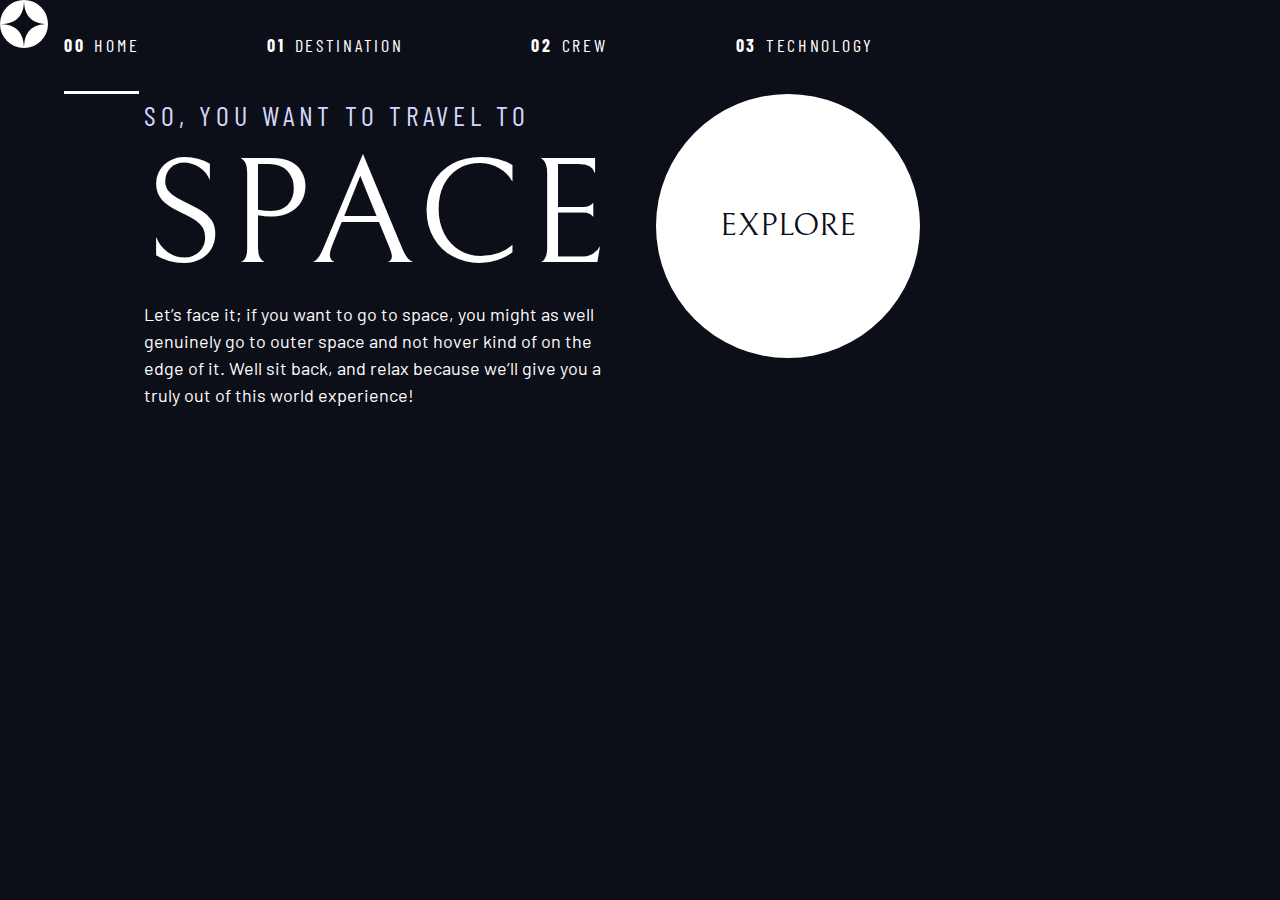
==== index.html @ 795c8baf "Add homepage" ====
<!DOCTYPE html>
<html lang="en">
  <head>
    <meta charset="UTF-8" />
    <meta name="viewport" content="width=device-width, initial-scale=1.0" />

    <link
      rel="icon"
      type="image/png"
      sizes="32x32"
      href="./assets/favicon-32x32.png"
    />
    <!-- Google fonts -->
    <link rel="preconnect" href="https://fonts.googleapis.com" />
    <link rel="preconnect" href="https://fonts.gstatic.com" crossorigin />
    <link
      href="https://fonts.googleapis.com/css2?family=Barlow+Condensed:wght@400;700&family=Bellefair&family=Barlow:wght@400;700&display=swap"
      rel="stylesheet"
    />

    <!-- Our custom CSS -->
    <link rel="stylesheet" href="index.css" />
    <title>Frontend Mentor | Space tourism website</title>
  </head>
  <body class="home">
    <header class="primary-header flex">
      <div>
        <img
          src="./assets/shared/logo.svg"
          alt="space tourism logo"
          class="logo"
        />
      </div>
      <nav>
        <ul class="primary-navigation underline-indicators flex">
          <li class="active">
            <a
              class="ff-sans-cond uppercase text-white letter-spacing-2"
              href="index.html"
              ><span>00</span>Home</a
            >
          </li>
          <li>
            <a
              class="ff-sans-cond uppercase text-white letter-spacing-2"
              href="destination.html"
              ><span>01</span>Destination</a
            >
          </li>
          <li>
            <a
              class="ff-sans-cond uppercase text-white letter-spacing-2"
              href="crew.html"
              ><span>02</span>Crew</a
            >
          </li>
          <li>
            <a
              class="ff-sans-cond uppercase text-white letter-spacing-2"
              href="technology.html"
              ><span>03</span>Technology</a
            >
          </li>
        </ul>
      </nav>
    </header>

    <div class="grid-container">
      <div>
        <h1 class="text-accent fs-500 ff-sans-cond uppercase letter-spacing-1">
          So, you want to travel to
          <span class="fs-900 ff-serif text-white">Space</span>
        </h1>
        <p>
          Let’s face it; if you want to go to space, you might as well genuinely
          go to outer space and not hover kind of on the edge of it. Well sit
          back, and relax because we’ll give you a truly out of this world
          experience!
        </p>
      </div>
      <div>
        <a
          href="#"
          class="large-button uppercase ff-serif fs-600 text-dark bg-white"
          >Explore</a
        >
      </div>
    </div>
  </body>
</html>
---- index.css ----
/* ---------- */
/* Custom Properties */ 
/* ---------- */

:root {
    /* colors */
    --clr-dark: 230 35% 7%;
    --clr-light: 231 77% 90%;
    --clr-white: 0 0% 100%;
    
    /* font-sizes */
    --fs-900: 9.375rem;
    --fs-800: 6.25rem;
    --fs-700: 3.5rem;
    --fs-600: 2rem;
    --fs-500: 1.75rem;
    --fs-400: 1.125rem;
    --fs-300: 1rem;
    --fs-200: 0.875rem;

    /* font-families */
    --ff-serif: "Bellefair", serif;
    --ff-sans-cond: "Barlow Condensed", sans-serif;
    --ff-sans-normal: "Barlow", sans-serif;
}

/* ---------- */
/* Reset      */ 
/* https://piccalil.li/blog/a-modern-css-reset/ */
/* ---------- */

/* Box sizing */
*, *::before, *::after {
    box-sizing: border-box;
}

/* Reset margins */
body, h1, h2, h3, h4, h5, p, figure, picture {
    margin: 0;
}

/* overwritten default bold */
h1, h2, h3, h4, h5, p {
    font-weight: 400;
}

/* Set core body defaults */
body {
  min-height: 100vh;
  text-rendering: optimizeSpeed;
  line-height: 1.5;
  font-family: var(--ff-sans-normal);
  font-size: var(--fs-400);
  background-color: hsl(var(--clr-dark));
  color: hsl(var(--clr-white));

  display: grid;
  grid-template-rows: min-content 1fr;
}

/* Make images easier to work with */
img,
picture {
    max-width: 100%;
    display: block;
}

/* Inherit fonts for inputs and buttons */
input,
button,
textarea,
select {
    font: inherit;
}

/* Remove all animations, transitions and smooth scroll for people that prefer not to see them (Accessibility) */
@media (prefers-reduced-motion: reduce) {
    *,
    *::before,
    *::after {
        animation-duration: 0.01ms !important;
        animation-iteration-count: 1 !important;
        transition-duration: 0.01ms !important;
        scroll-behavior: auto !important;
    }
}

/* ---------- */
/* Utility classes */ 
/* It is a class scoped to a single CSS property */
/* ---------- */

.flex {
    display: flex;
    gap: var(--gap, 1rem);
}

/* .flow > * + * { */
/* .flow > *:not(:first-child) { */
.flow > *:where(:not(:first-child)) {
    margin-top: var(--flow-space, 1rem);
}


.grid {
    display: grid;
    gap: var(--gap, 1rem);
}

.container {
    padding-inline: 2em;
    margin-inline: auto;
    max-width: 80rem;
}

.grid-container {
    display: grid;
}

@media (min-width: 45rem) {
    .grid-container {
        column-gap: var(--container-gap, 2rem);
        grid-template-columns: minmax(2rem, 1fr) repeat(2, minmax(0, 30rem)) minmax(2rem, 1fr);
    }
    
    .grid-container > *:first-child {
        grid-column: 2;
    }

    .grid-container > *:last-child {
        grid-column: 3;
    }
}

/* screen reader only */
.sr-only {
    position: absolute;
    width: 1px;
    height: 1px;
    padding: 0;
    margin: -1px;
    overflow: hidden;
    clip: rect(0,0,0,0);
    white-space: nowrap; /*added line*/
    border: 0;
}

/* colors */

.bg-dark { background-color: hsl( var(--clr-dark) );}
.bg-accent { background-color: hsl( var(--clr-light) );}
.bg-white { background-color: hsl( var(--clr-white) );}

.text-dark { color: hsl( var(--clr-dark) );}
.text-accent { color: hsl( var(--clr-light) );}
.text-white { color: hsl( var(--clr-white) );}

/* typography */

.ff-serif { font-family: var(--ff-serif); } 
.ff-sans-cond { font-family: var(--ff-sans-cond); } 
.ff-sans-normal { font-family: var(--ff-sans-normal); } 

.letter-spacing-1 { letter-spacing: 4.75px; } 
.letter-spacing-2 { letter-spacing: 2.7px; } 
.letter-spacing-3 { letter-spacing: 2.35px; } 

.uppercase { text-transform: uppercase; }

.fs-900 { font-size: var(--fs-900); }
.fs-800 { font-size: var(--fs-800); }
.fs-700 { font-size: var(--fs-700); }
.fs-600 { font-size: var(--fs-600); }
.fs-500 { font-size: var(--fs-500); }
.fs-400 { font-size: var(--fs-400); }
.fs-300 { font-size: var(--fs-300); }
.fs-200 { font-size: var(--fs-200); }


.fs-900,
.fs-800,
.fs-700,
.fs-600 {
    line-height: 1.1;
}

.numbered-title {
    font-family: var(--ff-sans-cond);
    font-size: var(--fs-500);
    text-transform: uppercase;
    letter-spacing: 4.72px; 
}

.numbered-title span {
    margin-right: .5em;
    font-weight: 700;
    color: hsl( var(--clr-white) / .25);
}

/* ---------- */
/* Components */
/* ---------- */

.large-button {
    position: relative;
    z-index:1;
    display: inline-grid; /* overwrite the inline block from the a tag*/
    place-items: center; /* align items and justify items shortcut using grid */
    padding:0 2em;
    aspect-ratio: 1;
    border-radius: 50%;
    text-decoration: none;
    margin-right: 8rem;
}

/* using the z-index in both elements creates a scope, not allowing it to go bellow an bg image, for example*/

.large-button::after {
    content: '';
    position: absolute;
    z-index: -1;
    width: 100%;
    height: 100%;
    background: hsl( var(--clr-white) / .15);
    border-radius: 50%;
    opacity: 0;
    transition: opacity 500ms linear, transform 750ms ease-in-out;
}

.large-button:hover::after,
.large-button:focus::after {
    opacity: 1;
    transform: scale(1.5); /* animations on transform do not cause re-flow on the page */
}

.primary-navigation {
    --gap: 8rem;
    --underline-gap: 2rem;
    list-style: none;
    padding: 0;
    margin: 0;
}

.primary-navigation a {
    text-decoration: none;
}

.primary-navigation a > span {
    font-weight: 700;
    margin-right: .5em;
}

.underline-indicators > * {
    cursor: pointer;
    padding: var(--underline-gap, 1rem) 0;
    border: 0;
    border-bottom: .2rem solid hsl( var(--clr-white) / 0 );
}

.underline-indicators > li:hover,
.underline-indicators > li:focus, 
.underline-indicators > button:hover, 
.underline-indicators > button:focus {
    border-color: hsl( var(--clr-white) / .5);
}
    

.underline-indicators > .active,
.underline-indicators > [aria-selected="true"] {
    color: hsl( var(--clr-white) / 1);
    border-color: hsl( var(--clr-white) / 1);
}

.tab-list {
    --gap: 2rem;
}

.dot-indicators > * {
    cursor: pointer;
    border: 0;
    border-radius: 50%;
    padding: .5em;
    background-color: hsl( var(--clr-white) / .25);
}

.dot-indicators > button:hover,
.dot-indicators > button:focus {
    background-color: hsl( var(--clr-white) / .5);
}

.dot-indicators > [aria-selected="true"] {
    background-color: hsl( var(--clr-white) / 1); 
}

.number-list {
    flex-direction: column;
    max-width: 2.5em;
}

.number-list > * {
    cursor: pointer;
    aspect-ratio: 1;
    padding: 0 1em;
    border-radius: 50%;
    background-color: hsl( var(--clr-dark) );
    border-color: hsl( var(--clr-white) / 0.2 );
    color: hsl( var(--clr-white) );
}

.number-list > button:hover,
.number-list > button:focus {
    border-color: hsl( var(--clr-white) );
}

.number-list > [aria-selected="true"] {
    background-color: hsl( var(--clr-white)); 
    color: hsl( var(--clr-dark) ); 
}
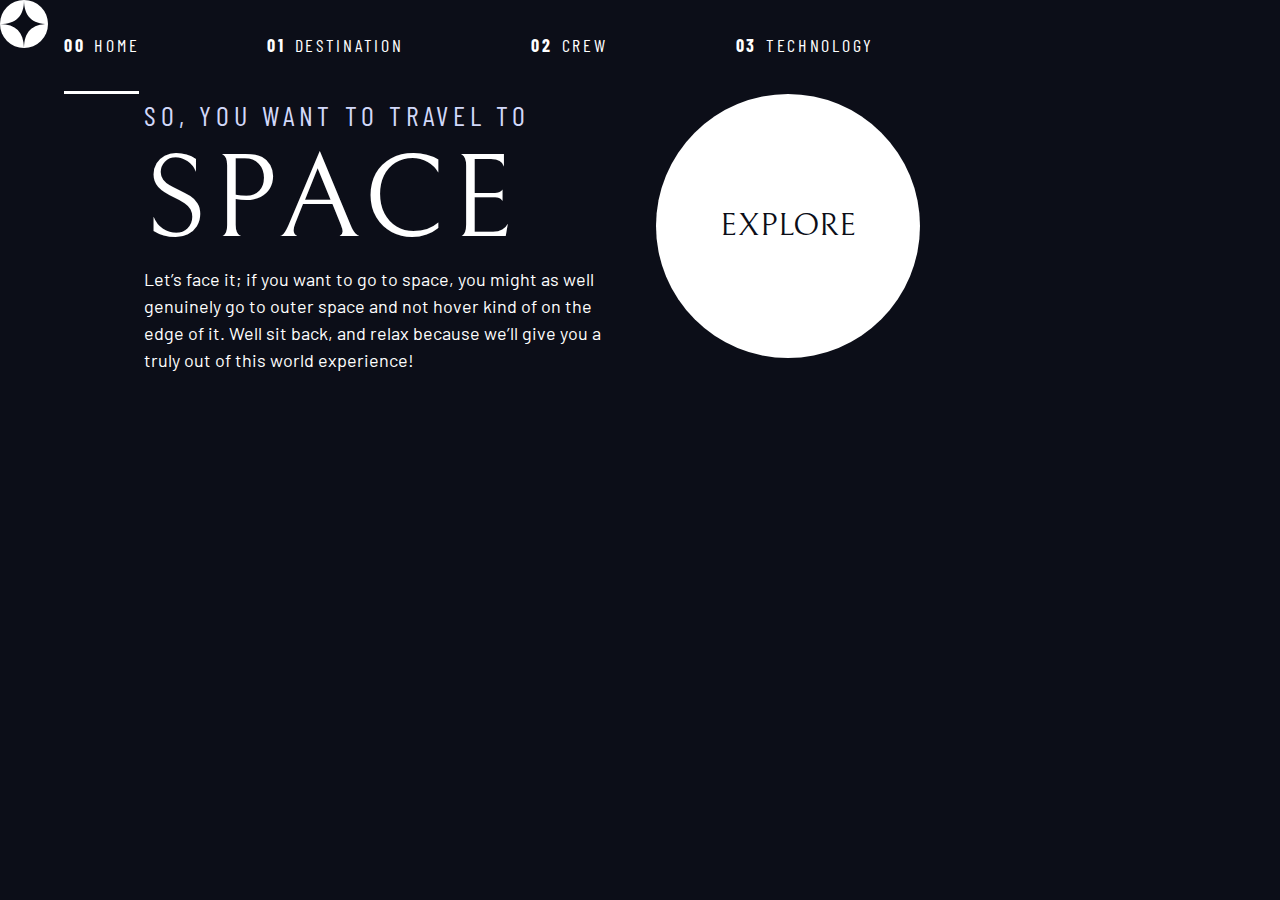
==== commit 01ed3f0f: "homepage style/responsiveness" ====
--- a/index.html
+++ b/index.html
@@ -69,7 +69,7 @@
       <div>
         <h1 class="text-accent fs-500 ff-sans-cond uppercase letter-spacing-1">
           So, you want to travel to
-          <span class="fs-900 ff-serif text-white">Space</span>
+          <span class="fs-900 ff-serif text-white d-block">Space</span>
         </h1>
         <p>
           Let’s face it; if you want to go to space, you might as well genuinely
--- a/index.css
+++ b/index.css
@@ -9,20 +9,40 @@
     --clr-white: 0 0% 100%;
     
     /* font-sizes */
-    --fs-900: 9.375rem;
-    --fs-800: 6.25rem;
-    --fs-700: 3.5rem;
-    --fs-600: 2rem;
+    --fs-900: clamp(5rem, 8vw + 1rem, 9.375rem);
+    --fs-800: 3.5rem;
+    --fs-700: 1.5rem;
+    --fs-600: 1rem;
     --fs-500: 1.75rem;
-    --fs-400: 1.125rem;
+    --fs-400: 0.9375rem;
     --fs-300: 1rem;
     --fs-200: 0.875rem;
-
+    
     /* font-families */
     --ff-serif: "Bellefair", serif;
     --ff-sans-cond: "Barlow Condensed", sans-serif;
     --ff-sans-normal: "Barlow", sans-serif;
 }
+
+@media (min-width: 35em) {
+    :root {
+        --fs-800: 5rem;
+        --fs-700: 2.5rem;
+        --fs-600: 1.5rem;
+        --fs-400: 1rem;
+    }
+}
+
+@media (min-width: 45em) {
+    :root {
+        /* font-sizes */
+        --fs-800: 6.25rem;
+        --fs-700: 3.5rem;
+        --fs-600: 2rem;
+        --fs-400: 1.125rem;
+    }
+}
+
 
 /* ---------- */
 /* Reset      */ 
@@ -105,6 +125,11 @@
 .grid {
     display: grid;
     gap: var(--gap, 1rem);
+}
+
+
+.d-block {
+    display: block;
 }
 
 .container {
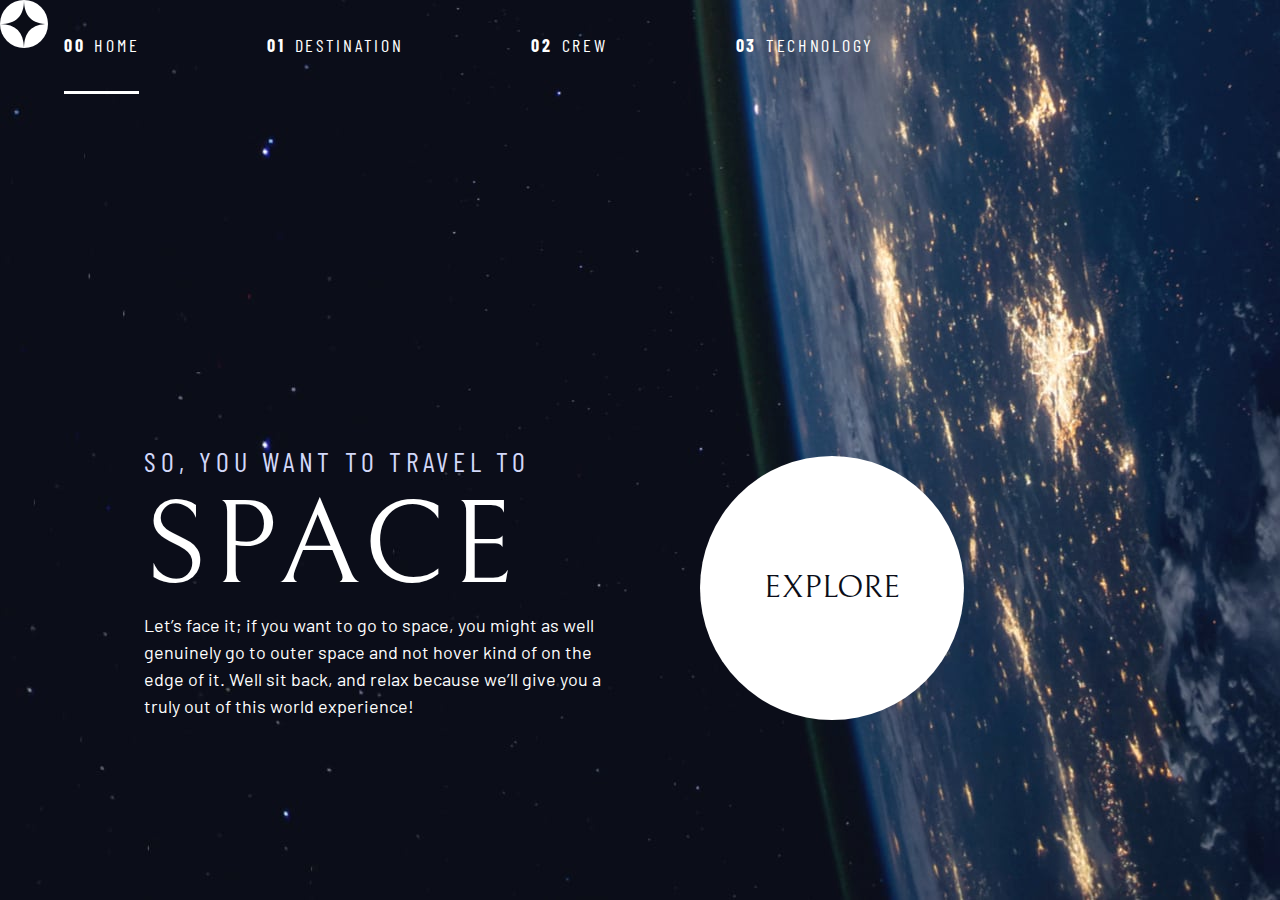
==== commit f3e164c3: "homepage style/responsiveness" ====
--- a/index.html
+++ b/index.html
@@ -65,12 +65,13 @@
       </nav>
     </header>
 
-    <div class="grid-container">
+    <div class="grid-container grid-container--home">
       <div>
         <h1 class="text-accent fs-500 ff-sans-cond uppercase letter-spacing-1">
           So, you want to travel to
-          <span class="fs-900 ff-serif text-white d-block">Space</span>
+          <span class="d-block fs-900 ff-serif text-white">Space</span>
         </h1>
+
         <p>
           Let’s face it; if you want to go to space, you might as well genuinely
           go to outer space and not hover kind of on the edge of it. Well sit
@@ -79,9 +80,7 @@
         </p>
       </div>
       <div>
-        <a
-          href="#"
-          class="large-button uppercase ff-serif fs-600 text-dark bg-white"
+        <a href="#" class="large-button uppercase ff-serif text-dark bg-white"
           >Explore</a
         >
       </div>
--- a/index.css
+++ b/index.css
@@ -136,16 +136,24 @@
     padding-inline: 2em;
     margin-inline: auto;
     max-width: 80rem;
+    padding-inline: 1rem;
 }
 
 .grid-container {
+    text-align: center;
     display: grid;
-}
-
-@media (min-width: 45rem) {
+    place-items: center;
+}
+
+.grid-container * {
+    max-width: 50ch
+}
+
+@media (min-width: 45em) {
     .grid-container {
+        text-align: left;
         column-gap: var(--container-gap, 2rem);
-        grid-template-columns: minmax(2rem, 1fr) repeat(2, minmax(0, 30rem)) minmax(2rem, 1fr);
+        grid-template-columns: minmax(1rem, 1fr) repeat(2, minmax(0, 30rem)) minmax(1rem, 1fr);
     }
     
     .grid-container > *:first-child {
@@ -155,7 +163,13 @@
     .grid-container > *:last-child {
         grid-column: 3;
     }
-}
+
+    .grid-container--home {
+        padding-bottom: max(6rem, 20vh);
+        align-items: end;
+    }
+}
+
 
 /* screen reader only */
 .sr-only {
@@ -227,6 +241,7 @@
 /* ---------- */
 
 .large-button {
+    font-size: 2rem;
     position: relative;
     z-index:1;
     display: inline-grid; /* overwrite the inline block from the a tag*/
@@ -340,4 +355,30 @@
 .number-list > [aria-selected="true"] {
     background-color: hsl( var(--clr-white)); 
     color: hsl( var(--clr-dark) ); 
+}
+
+
+/* ----------------------------- */
+/* Page specific background      */
+/* ----------------------------- */
+body {
+    background-size: cover;
+    background-position: bottom center;
+}
+/* home */
+.home {
+    background-image: url(./assets/home/background-home-mobile.jpg);
+}
+
+@media (min-width: 35rem) {
+    .home {
+        background-position: center center;
+        background-image: url(./assets/home/background-home-tablet.jpg);
+    }
+}
+
+@media (min-width: 45rem) {
+    .home {
+        background-image: url(./assets/home/background-home-desktop.jpg);
+    }
 }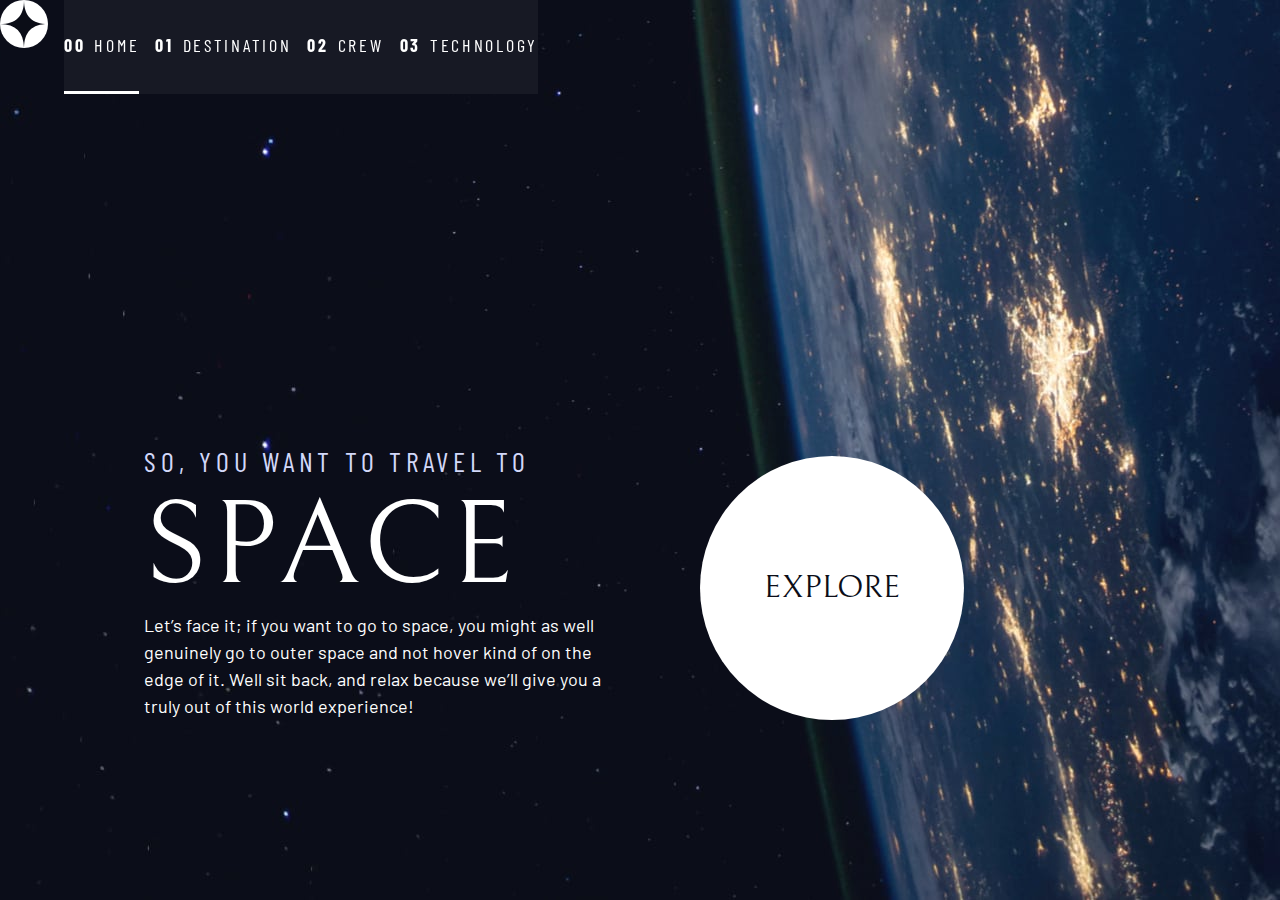
==== commit 1caeeb1b: "navigation  style/responsiveness" ====
--- a/index.html
+++ b/index.html
@@ -31,8 +31,14 @@
           class="logo"
         />
       </div>
+      <button class="mobile-nav-toggle" aria-controls="primary-navigation">
+        <span class="sr-only" aria-expanded="false">Menu</span>
+      </button>
       <nav>
-        <ul class="primary-navigation underline-indicators flex">
+        <ul
+          id="primary-navigation"
+          class="primary-navigation underline-indicators flex"
+        >
           <li class="active">
             <a
               class="ff-sans-cond uppercase text-white letter-spacing-2"
--- a/index.css
+++ b/index.css
@@ -76,6 +76,8 @@
 
   display: grid;
   grid-template-rows: min-content 1fr;
+
+  overflow-x: hidden;
 }
 
 /* Make images easier to work with */
@@ -274,11 +276,54 @@
 }
 
 .primary-navigation {
-    --gap: 8rem;
     --underline-gap: 2rem;
     list-style: none;
     padding: 0;
     margin: 0;
+    background: hsl( var(--clr-dark) / 0.95);
+}
+
+@supports (backdrop-filter: blur(1rem)) {
+    .primary-navigation {
+        background: hsl( var(--clr-white) / 0.05);
+        backdrop-filter: blur(1.5rem);
+    }
+}
+
+.mobile-nav-toggle {
+    display: none;
+}
+
+@media (max-width: 35rem) {
+    .primary-navigation {
+        --underline-gap: .5rem;
+        position: fixed;
+        z-index: 1000;
+        inset: 0 0 0 30%;
+        list-style: none;
+        padding: min(20rem, 15vh) 2rem;
+        margin: 0;
+        flex-direction: column;
+        transform: translateX(100%)
+    }
+
+    .mobile-nav-toggle {
+        display: block;
+        position: absolute;
+        z-index: 2000;
+        right: 1rem;
+        top: 2rem;
+        background: transparent;
+        border: 0;
+        background-image: url(./assets/shared/icon-hamburger.svg);
+        background-repeat: no-repeat;
+        width: 1.5rem;
+        aspect-ratio: 1;
+    }
+
+    .primary-navigation.underline-indicators > * {
+        border: 0;
+     }
 }
 
 .primary-navigation a {
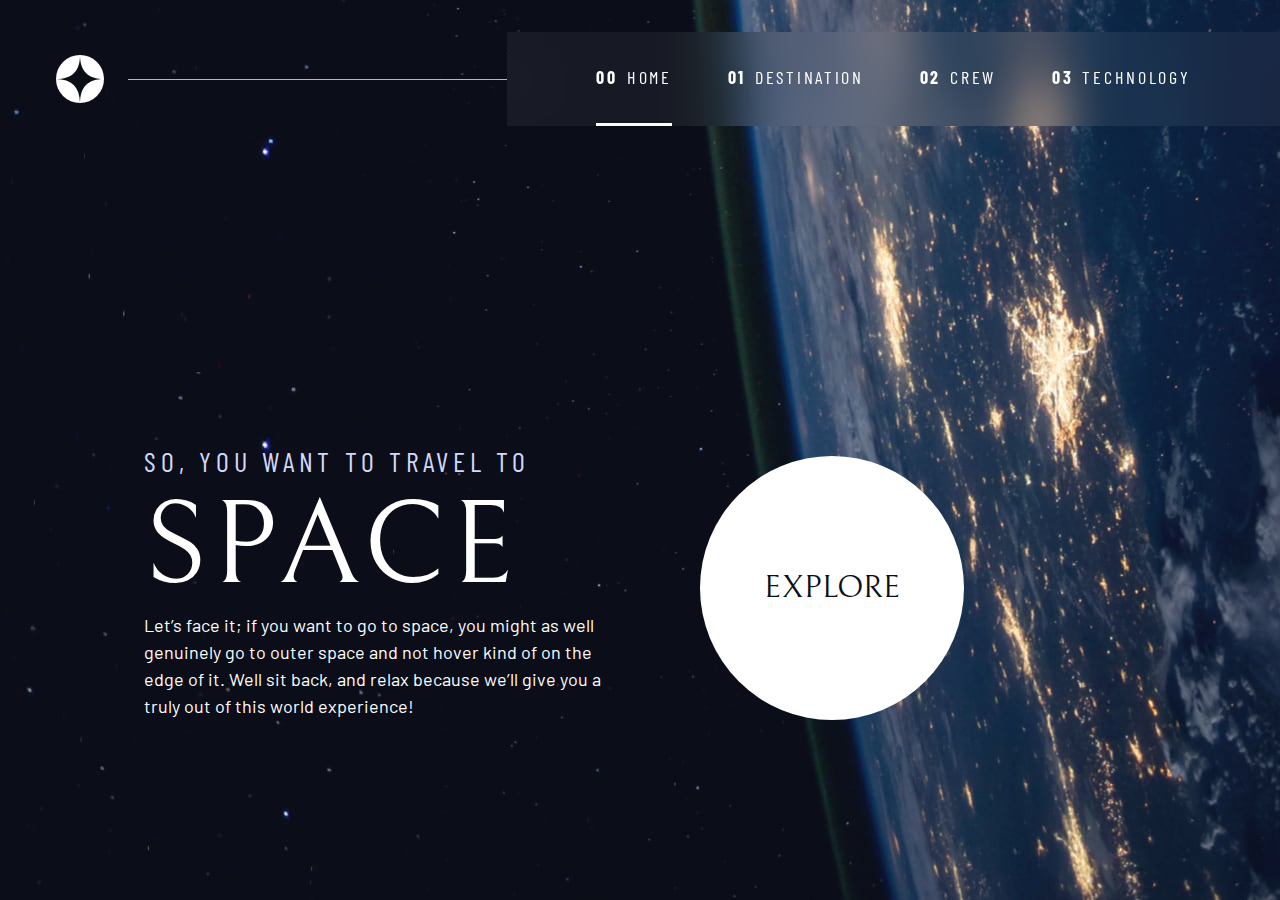
==== commit 6b5d57a9: "Navigation accessibility" ====
--- a/index.html
+++ b/index.html
@@ -21,8 +21,11 @@
     <!-- Our custom CSS -->
     <link rel="stylesheet" href="index.css" />
     <title>Frontend Mentor | Space tourism website</title>
+
+    <script src="index.js" defer></script>
   </head>
   <body class="home">
+    <a class="skip-to-content" href="#main">Skip to content</a>
     <header class="primary-header flex">
       <div>
         <img
@@ -37,41 +40,42 @@
       <nav>
         <ul
           id="primary-navigation"
+          data-visible="false"
           class="primary-navigation underline-indicators flex"
         >
           <li class="active">
             <a
               class="ff-sans-cond uppercase text-white letter-spacing-2"
               href="index.html"
-              ><span>00</span>Home</a
+              ><span aria-hidden="true">00</span>Home</a
             >
           </li>
           <li>
             <a
               class="ff-sans-cond uppercase text-white letter-spacing-2"
               href="destination.html"
-              ><span>01</span>Destination</a
+              ><span aria-hidden="true">01</span>Destination</a
             >
           </li>
           <li>
             <a
               class="ff-sans-cond uppercase text-white letter-spacing-2"
               href="crew.html"
-              ><span>02</span>Crew</a
+              ><span aria-hidden="true">02</span>Crew</a
             >
           </li>
           <li>
             <a
               class="ff-sans-cond uppercase text-white letter-spacing-2"
               href="technology.html"
-              ><span>03</span>Technology</a
+              ><span aria-hidden="true">03</span>Technology</a
             >
           </li>
         </ul>
       </nav>
     </header>
 
-    <div class="grid-container grid-container--home">
+    <main id="main" class="grid-container grid-container--home">
       <div>
         <h1 class="text-accent fs-500 ff-sans-cond uppercase letter-spacing-1">
           So, you want to travel to
@@ -90,6 +94,6 @@
           >Explore</a
         >
       </div>
-    </div>
+    </main>
   </body>
 </html>
--- a/index.css
+++ b/index.css
@@ -186,6 +186,21 @@
     border: 0;
 }
 
+.skip-to-content {
+    position: absolute;
+    z-index: 10000;
+    background: hsl( var(--clr-white) );
+    color: hsl( var(--clr-dark) );
+    padding: .5em 1em;
+    margin-inline: auto;
+    transform: translateY(-100%);
+    transition: transform 250ms ease-in;
+}
+
+.skip-to-content:focus {
+    transform: translateY(0);
+}   
+
 /* colors */
 
 .bg-dark { background-color: hsl( var(--clr-dark) );}
@@ -275,7 +290,19 @@
     transform: scale(1.5); /* animations on transform do not cause re-flow on the page */
 }
 
+/* primary-header */
+
+.logo {
+    margin: 1.5rem clamp(1.5rem, 5vw, 3.5rem)
+}
+
+.primary-header {
+    justify-content: space-between;
+    align-items: center;
+}
+
 .primary-navigation {
+    --gap: clamp(1.5rem, 5vw, 3.5rem);
     --underline-gap: 2rem;
     list-style: none;
     padding: 0;
@@ -288,6 +315,10 @@
         background: hsl( var(--clr-white) / 0.05);
         backdrop-filter: blur(1.5rem);
     }
+}
+
+.primary-navigation[data-visible="true"] {
+    transform: translateX(0);
 }
 
 .mobile-nav-toggle {
@@ -304,7 +335,8 @@
         padding: min(20rem, 15vh) 2rem;
         margin: 0;
         flex-direction: column;
-        transform: translateX(100%)
+        transform: translateX(100%);
+        transition: transform 500ms ease-in-out;
     }
 
     .mobile-nav-toggle {
@@ -317,8 +349,13 @@
         border: 0;
         background-image: url(./assets/shared/icon-hamburger.svg);
         background-repeat: no-repeat;
+        background-position: center;
         width: 1.5rem;
         aspect-ratio: 1;
+    }
+
+    .mobile-nav-toggle[aria-expanded="true"] {
+        background-image: url(./assets/shared/icon-close.svg);
     }
 
     .primary-navigation.underline-indicators > * {
@@ -333,6 +370,39 @@
 .primary-navigation a > span {
     font-weight: 700;
     margin-right: .5em;
+}
+
+@media (min-width: 35em) {
+    .primary-navigation {
+        padding-inline: clamp(3rem, 7vw ,7rem);
+    }
+}
+
+@media (min-width: 35em) and (max-width: 44.999em) {
+    .primary-navigation a > span {
+        display: none;
+    }
+}
+
+@media (min-width: 45em) {
+    .primary-header::after {
+        content: '';
+        display: block;
+        position: relative;
+        height: 1px;
+        width: 100%;
+        margin-right: -2.5rem;
+        background: hsl( var(--clr-white) / .7);
+        order: 1;
+    }
+
+    nav {
+        order: 2;
+    }
+
+    .primary-navigation {
+        margin-block: 2rem;
+    }
 }
 
 .underline-indicators > * {
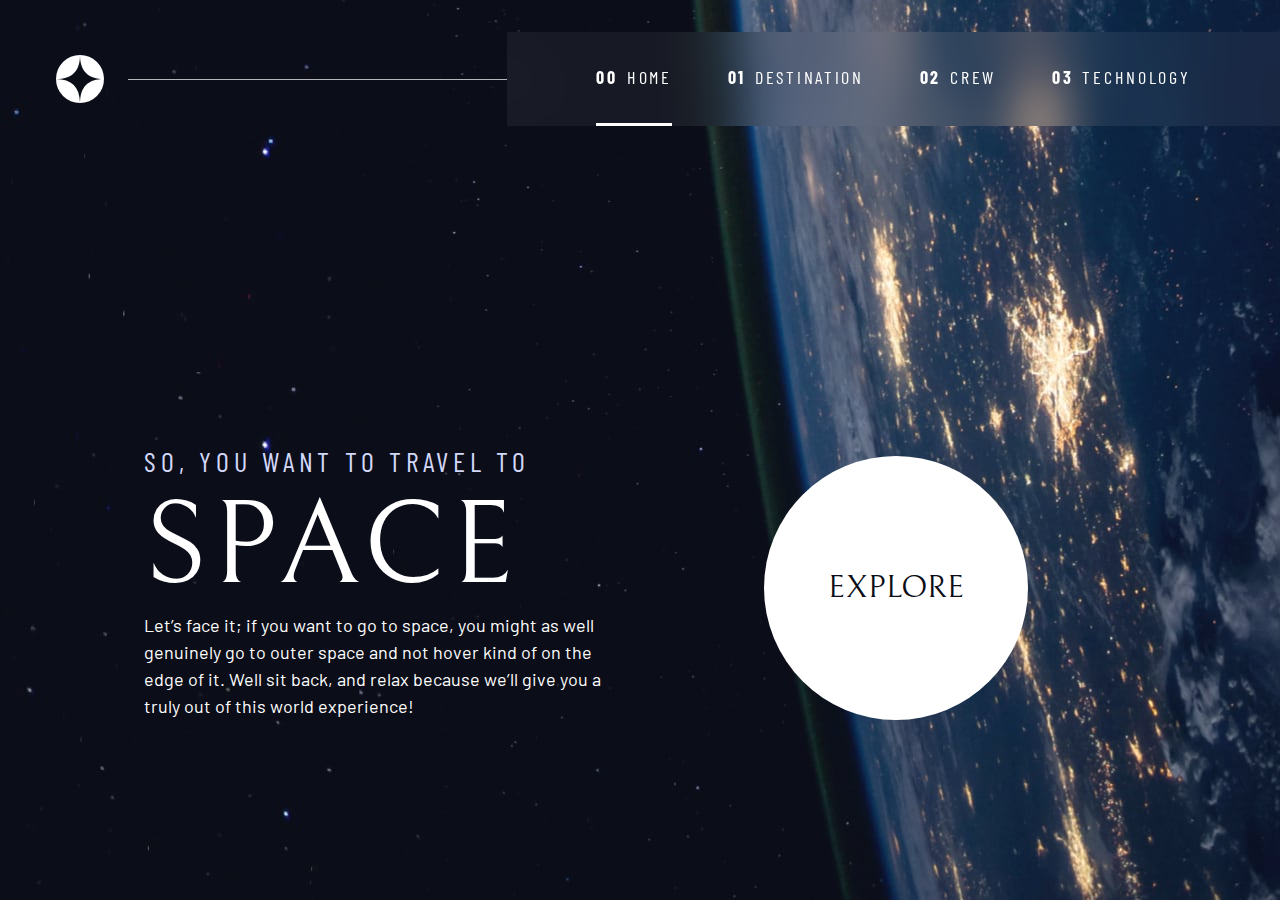
==== commit a9025867: "Add crew page functionality" ====
--- a/index.html
+++ b/index.html
@@ -53,21 +53,21 @@
           <li>
             <a
               class="ff-sans-cond uppercase text-white letter-spacing-2"
-              href="destination.html"
+              href="./pages/destination.html"
               ><span aria-hidden="true">01</span>Destination</a
             >
           </li>
           <li>
             <a
               class="ff-sans-cond uppercase text-white letter-spacing-2"
-              href="crew.html"
+              href="./pages/crew.html"
               ><span aria-hidden="true">02</span>Crew</a
             >
           </li>
           <li>
             <a
               class="ff-sans-cond uppercase text-white letter-spacing-2"
-              href="technology.html"
+              href="./pages/technology.html"
               ><span aria-hidden="true">03</span>Technology</a
             >
           </li>
--- a/index.css
+++ b/index.css
@@ -13,7 +13,7 @@
     --fs-800: 3.5rem;
     --fs-700: 1.5rem;
     --fs-600: 1rem;
-    --fs-500: 1.75rem;
+    --fs-500: 1rem;
     --fs-400: 0.9375rem;
     --fs-300: 1rem;
     --fs-200: 0.875rem;
@@ -29,6 +29,7 @@
         --fs-800: 5rem;
         --fs-700: 2.5rem;
         --fs-600: 1.5rem;
+        --fs-500: 1.25rem;
         --fs-400: 1rem;
     }
 }
@@ -39,6 +40,7 @@
         --fs-800: 6.25rem;
         --fs-700: 3.5rem;
         --fs-600: 2rem;
+        --fs-500: 1.75rem;
         --fs-400: 1.125rem;
     }
 }
@@ -123,12 +125,14 @@
     margin-top: var(--flow-space, 1rem);
 }
 
+.flow--space-small {
+    --flow-space: .75rem;
+}
 
 .grid {
     display: grid;
     gap: var(--gap, 1rem);
 }
-
 
 .d-block {
     display: block;
@@ -140,38 +144,6 @@
     max-width: 80rem;
     padding-inline: 1rem;
 }
-
-.grid-container {
-    text-align: center;
-    display: grid;
-    place-items: center;
-}
-
-.grid-container * {
-    max-width: 50ch
-}
-
-@media (min-width: 45em) {
-    .grid-container {
-        text-align: left;
-        column-gap: var(--container-gap, 2rem);
-        grid-template-columns: minmax(1rem, 1fr) repeat(2, minmax(0, 30rem)) minmax(1rem, 1fr);
-    }
-    
-    .grid-container > *:first-child {
-        grid-column: 2;
-    }
-
-    .grid-container > *:last-child {
-        grid-column: 3;
-    }
-
-    .grid-container--home {
-        padding-bottom: max(6rem, 20vh);
-        align-items: end;
-    }
-}
-
 
 /* screen reader only */
 .sr-only {
@@ -267,7 +239,6 @@
     aspect-ratio: 1;
     border-radius: 50%;
     text-decoration: none;
-    margin-right: 8rem;
 }
 
 /* using the z-index in both elements creates a scope, not allowing it to go bellow an bg image, for example*/
@@ -407,9 +378,10 @@
 
 .underline-indicators > * {
     cursor: pointer;
-    padding: var(--underline-gap, 1rem) 0;
+    padding: var(--underline-gap, .5rem) 0;
     border: 0;
     border-bottom: .2rem solid hsl( var(--clr-white) / 0 );
+    background-color: transparent;
 }
 
 .underline-indicators > li:hover,
@@ -496,4 +468,203 @@
     .home {
         background-image: url(./assets/home/background-home-desktop.jpg);
     }
+}
+
+/* destination */
+.destination {
+    background-image: url(./assets/destination/background-destination-mobile.jpg);
+}
+
+@media (min-width: 35rem) {
+    .destination {
+        background-position: center center;
+        background-image: url(./assets/destination/background-destination-tablet.jpg);
+    }
+}
+
+@media (min-width: 45rem) {
+    .destination {
+        background-image: url(./assets/destination/background-destination-desktop.jpg);
+    }
+} 
+
+/* crew */
+.crew {
+    background-image: url(./assets/home/background-crew-mobile.jpg);
+}
+
+@media (min-width: 35rem) {
+    .crew {
+        background-position: center center;
+        background-image: url(./assets/crew/background-crew-tablet.jpg);
+    }
+}
+
+@media (min-width: 45rem) {
+    .crew {
+        background-image: url(./assets/crew/background-crew-desktop.jpg);
+    }
+} 
+
+
+
+/* ----------------------------- */
+/* Layout                        */
+/* ----------------------------- */
+.grid-container {
+    text-align: center;
+    display: grid;
+    place-items: center;
+    padding-inline: 1rem;
+    padding-bottom: 3rem;
+}
+
+.grid-container p:not([class]) {
+    max-width: 50ch;
+}
+
+.numbered-title {
+    grid-area: title;
+}
+
+/* Desitnation Layout */
+.grid-container--destination {
+    --flow-space: 2rem;
+    grid-template-areas: 
+        'title'
+        'image'
+        'tabs'
+        'content';
+}
+
+.grid-container--destination > picture {
+    grid-area: image;
+    max-width: 60%;
+}
+
+.grid-container--destination > .tab-list {
+    grid-area: tabs;
+}
+
+.grid-container--destination > .destination-info {
+    grid-area: content;
+}
+
+.destination-meta {
+    flex-direction: column;
+    border-top: 1px solid hsl( var(--clr-white) / .25);
+    padding-top: 2.5rem;
+    margin-top: 2.5rem;
+}
+
+.destination-meta p {
+    font-size: 1.75rem;
+}
+/* crew layout */
+
+.grid-container--crew {
+    --flow-space: 2rem;
+    grid-template-areas: 
+        'title'
+        'image'
+        'tabs'
+        'content';
+}
+
+.grid-container--crew > picture {
+    grid-area: image;
+    max-width: 60%;
+    border-bottom: 1px solid hsl( var(--clr-white) / .1);
+}
+
+.grid-container--crew > .dot-indicators {
+    grid-area: tabs;
+}
+
+.grid-container--crew > .crew-details {
+    grid-area: content;
+}
+
+
+.crew-details h2 {
+    opacity: .5;
+}
+
+@media (min-width: 35em) {
+    .numbered-title {
+        justify-self: start;
+        margin-top: 2rem;
+    }
+    
+    .destination-meta {
+        flex-direction: row;
+        justify-content: space-evenly;
+    }
+    
+    .grid-container--crew {
+        padding-bottom: 0;
+        grid-template-areas: 
+            'title'
+            'content'
+            'tabs'
+            'image';
+    }
+    
+    
+}
+
+@media (min-width: 45em) {
+    .grid-container {
+        text-align: left;
+        column-gap: var(--container-gap, 2rem);
+        grid-template-columns: minmax(1rem, 1fr) repeat(2, minmax(0, 30rem)) minmax(1rem, 1fr);
+    }
+    
+    .grid-container--home {
+        padding-bottom: max(6rem, 20vh);
+        align-items: end;
+    }
+    
+    .grid-container--home > *:first-child {
+        grid-column: 2;
+    }
+
+    .grid-container--home > *:last-child {
+        grid-column: 3;
+    }
+    
+    .grid-container--destination {
+        justify-items: start;
+        align-content: start;
+        grid-template-areas: 
+            '. title title .'
+            '. image tabs .'
+            '. image content .';
+    }
+    
+    .grid-container--destination > picture,
+    .grid-container--crew > picture {
+        max-width: 90%;
+    }
+     
+    .destination-meta {
+        --gap: min(6vw, 6rem);
+        justify-content: start;
+    }
+    
+    .grid-container--crew {
+        grid-template-areas: 
+            '. title title .'
+            '. content image .'
+            '. tabs image .';
+    }
+     
+    .grid-container--crew > .dot-indicators {
+        justify-self: start;
+    }
+
+    .grid-container--crew > picture {
+       align-self: end;
+    }
+
 }